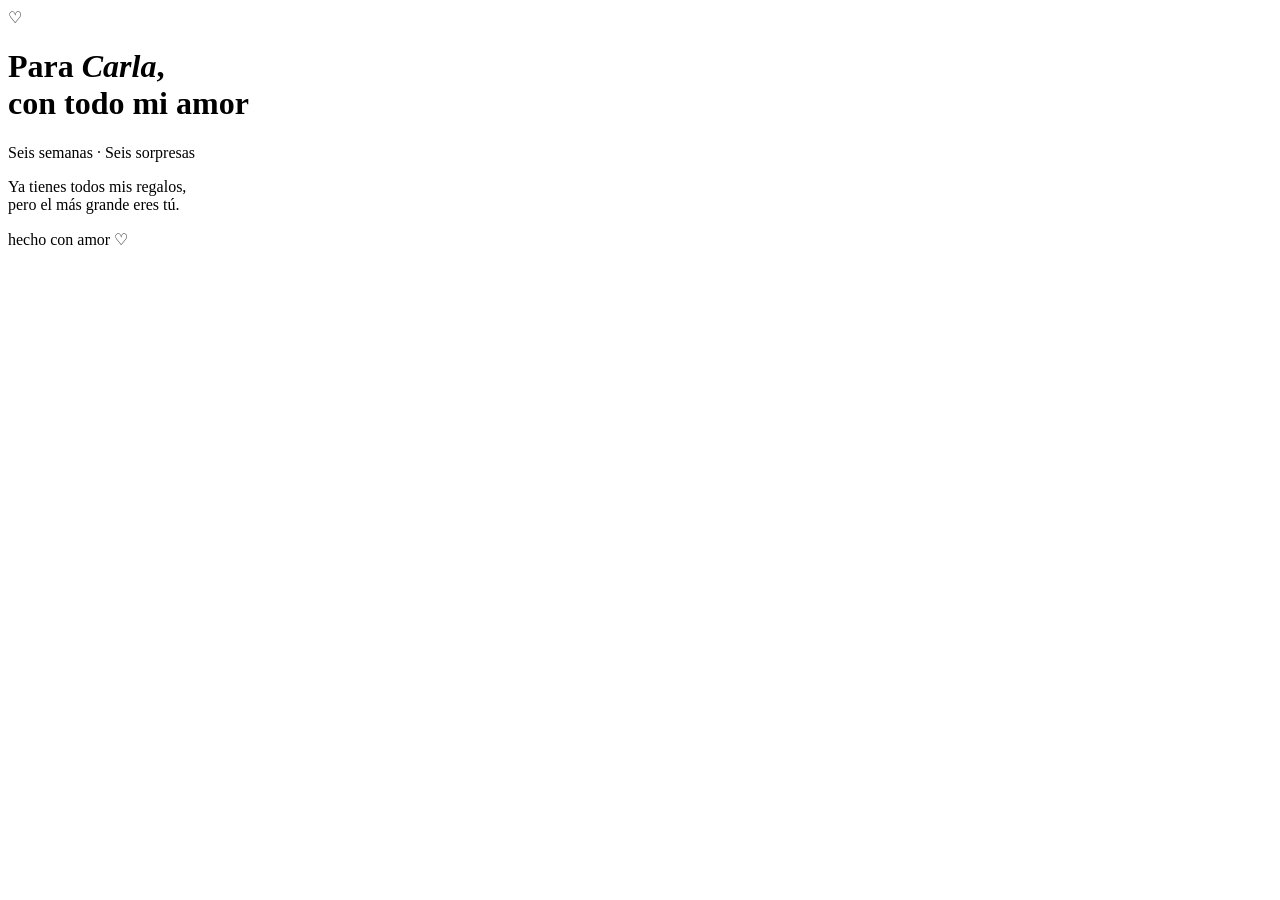
==== index.html @ 6b799ef7 "Rename carla/index.html to index.html" ====
<!DOCTYPE html>
<html lang="es">
<head>
  <meta charset="UTF-8">
  <meta name="viewport" content="width=device-width, initial-scale=1.0">
  <title>Para Carla 🤍</title>
  <link rel="preconnect" href="https://fonts.googleapis.com">
  <link href="https://fonts.googleapis.com/css2?family=Playfair+Display:ital,wght@0,400;0,500;1,400&family=Lato:wght@300;400&display=swap" rel="stylesheet">
  <link rel="stylesheet" href="./css/style.css">
</head>
<body>

  <header>
    <span class="corazon">♡</span>
    <h1>Para <em>Carla</em>,<br>con todo mi amor</h1>
    <div class="separador"></div>
    <p class="subtitulo">Seis semanas · Seis sorpresas</p>
  </header>

  <main class="contenedor">
    <div class="progreso" id="dots"></div>
    <div id="regalos"></div>
    <div class="mensaje-final" id="mensaje-final">
      <div class="separador"></div>
      <p>Ya tienes todos mis regalos,<br>pero el más grande eres tú.</p>
    </div>
  </main>

  <footer>hecho con amor ♡</footer>

  <script src="app.js"></script>
</body>
</html>
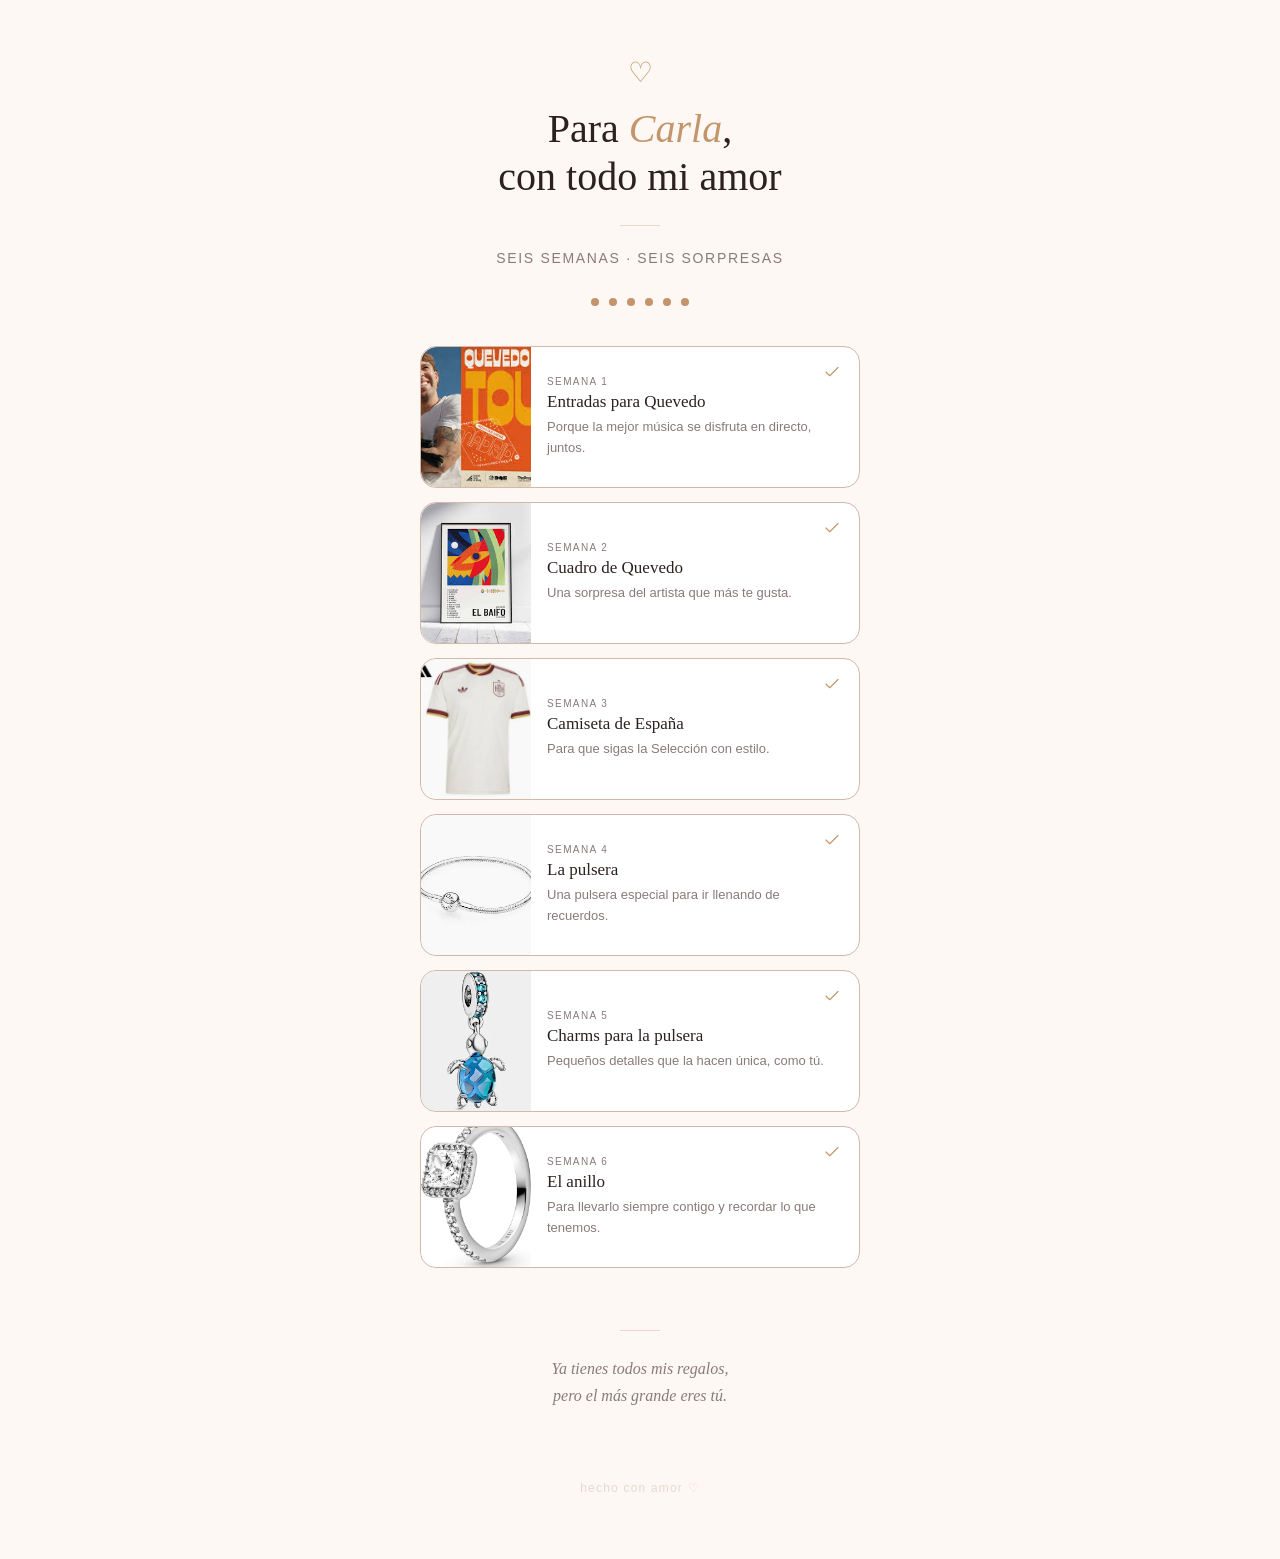
==== commit c0e87487: "Update index.html" ====
--- a/index.html
+++ b/index.html
@@ -6,7 +6,7 @@
   <title>Para Carla 🤍</title>
   <link rel="preconnect" href="https://fonts.googleapis.com">
   <link href="https://fonts.googleapis.com/css2?family=Playfair+Display:ital,wght@0,400;0,500;1,400&family=Lato:wght@300;400&display=swap" rel="stylesheet">
-  <link rel="stylesheet" href="./css/style.css">
+  <link rel="stylesheet" href="style.css">
 </head>
 <body>
 
--- a/style.css
+++ b/style.css
@@ -0,0 +1,277 @@
+*, *::before, *::after {
+  box-sizing: border-box;
+  margin: 0;
+  padding: 0;
+}
+
+:root {
+  --rosa-oscuro: #c4956a;
+  --crema: #fdf8f4;
+  --texto: #2c2020;
+  --texto-suave: #8a7a7a;
+  --borde: #e8d8d0;
+  --card-bg: #fff;
+  --lock-bg: #f9f4f1;
+}
+
+body {
+  background-color: var(--crema);
+  color: var(--texto);
+  font-family: 'Lato', sans-serif;
+  font-weight: 300;
+  min-height: 100vh;
+  padding: 0 0 4rem;
+}
+
+/* ── Header ── */
+
+header {
+  text-align: center;
+  padding: 3.5rem 1.5rem 2rem;
+}
+
+.corazon {
+  font-size: 28px;
+  display: block;
+  margin-bottom: 1rem;
+  color: var(--rosa-oscuro);
+}
+
+h1 {
+  font-family: 'Playfair Display', serif;
+  font-size: clamp(28px, 8vw, 40px);
+  font-weight: 400;
+  color: var(--texto);
+  line-height: 1.2;
+  margin-bottom: 0.75rem;
+}
+
+h1 em {
+  font-style: italic;
+  color: var(--rosa-oscuro);
+}
+
+.subtitulo {
+  font-size: 14px;
+  letter-spacing: 0.12em;
+  color: var(--texto-suave);
+  text-transform: uppercase;
+}
+
+.separador {
+  width: 40px;
+  height: 1px;
+  background: var(--borde);
+  margin: 1.5rem auto;
+}
+
+/* ── Progreso ── */
+
+.progreso {
+  display: flex;
+  justify-content: center;
+  align-items: center;
+  gap: 10px;
+  margin-bottom: 2.5rem;
+}
+
+.dot {
+  width: 8px;
+  height: 8px;
+  border-radius: 50%;
+  background: var(--borde);
+  transition: background 0.4s ease;
+}
+
+.dot.activo {
+  background: var(--rosa-oscuro);
+}
+
+/* ── Contenedor ── */
+
+.contenedor {
+  max-width: 480px;
+  margin: 0 auto;
+  padding: 0 1.25rem;
+}
+
+/* ── Cards ── */
+
+.regalo-card {
+  background: var(--card-bg);
+  border: 1px solid var(--borde);
+  border-radius: 16px;
+  margin-bottom: 14px;
+  overflow: hidden;
+  transition: border-color 0.4s ease;
+}
+
+.regalo-card.desbloqueado {
+  border-color: #d4b8a8;
+}
+
+.regalo-card.bloqueado {
+  background: var(--lock-bg);
+  opacity: 0.6;
+}
+
+.regalo-card.siguiente {
+  border-color: var(--rosa-oscuro);
+  opacity: 1;
+}
+
+.card-inner {
+  display: flex;
+}
+
+/* ── Foto ── */
+
+.foto-wrap {
+  width: 110px;
+  min-width: 110px;
+  height: 140px;
+  overflow: hidden;
+  background: var(--borde);
+  flex-shrink: 0;
+  border-radius: 16px 0 0 16px;
+  position: relative;
+}
+
+.foto-wrap img {
+  width: 100%;
+  height: 100%;
+  object-fit: cover;
+  display: block;
+}
+
+.foto-placeholder {
+  width: 100%;
+  height: 100%;
+  display: flex;
+  align-items: center;
+  justify-content: center;
+  flex-direction: column;
+  gap: 6px;
+  color: #c8b4aa;
+}
+
+.foto-placeholder svg {
+  width: 26px;
+  height: 26px;
+  opacity: 0.5;
+}
+
+/* ── Contenido card ── */
+
+.card-contenido {
+  padding: 1rem 1rem 1rem 1rem;
+  flex: 1;
+  display: flex;
+  flex-direction: column;
+  justify-content: center;
+  position: relative;
+  gap: 4px;
+}
+
+.semana-tag {
+  font-size: 10px;
+  letter-spacing: 0.14em;
+  text-transform: uppercase;
+  color: var(--texto-suave);
+}
+
+.tag-siguiente {
+  display: inline-block;
+  margin-left: 6px;
+  font-size: 9px;
+  background: #f5ede3;
+  color: #9a6a3e;
+  border-radius: 4px;
+  padding: 2px 6px;
+  letter-spacing: 0.06em;
+  vertical-align: middle;
+}
+
+.regalo-nombre {
+  font-family: 'Playfair Display', serif;
+  font-size: 17px;
+  font-weight: 400;
+  color: var(--texto);
+  line-height: 1.3;
+}
+
+.regalo-pista {
+  font-size: 13px;
+  color: var(--texto-suave);
+  line-height: 1.55;
+}
+
+.icono-estado {
+  position: absolute;
+  top: 1rem;
+  right: 1rem;
+  width: 20px;
+  height: 20px;
+}
+
+.icono-estado svg {
+  width: 18px;
+  height: 18px;
+}
+
+.desenfocado {
+  filter: blur(5px);
+  user-select: none;
+  pointer-events: none;
+}
+
+/* ── Contador ── */
+
+.contador-wrap {
+  margin-top: 8px;
+}
+
+.contador-label {
+  font-size: 10px;
+  letter-spacing: 0.1em;
+  text-transform: uppercase;
+  color: var(--texto-suave);
+  margin-bottom: 4px;
+}
+
+.contador-tiempo {
+  font-family: 'Playfair Display', serif;
+  font-size: 15px;
+  color: var(--rosa-oscuro);
+  letter-spacing: 0.04em;
+}
+
+/* ── Mensaje final ── */
+
+.mensaje-final {
+  text-align: center;
+  padding: 1.5rem;
+  display: none;
+}
+
+.mensaje-final.visible {
+  display: block;
+}
+
+.mensaje-final p {
+  font-family: 'Playfair Display', serif;
+  font-style: italic;
+  font-size: 16px;
+  color: var(--texto-suave);
+  line-height: 1.7;
+}
+
+/* ── Footer ── */
+
+footer {
+  text-align: center;
+  margin-top: 3rem;
+  font-size: 12px;
+  color: var(--borde);
+  letter-spacing: 0.1em;
+}
